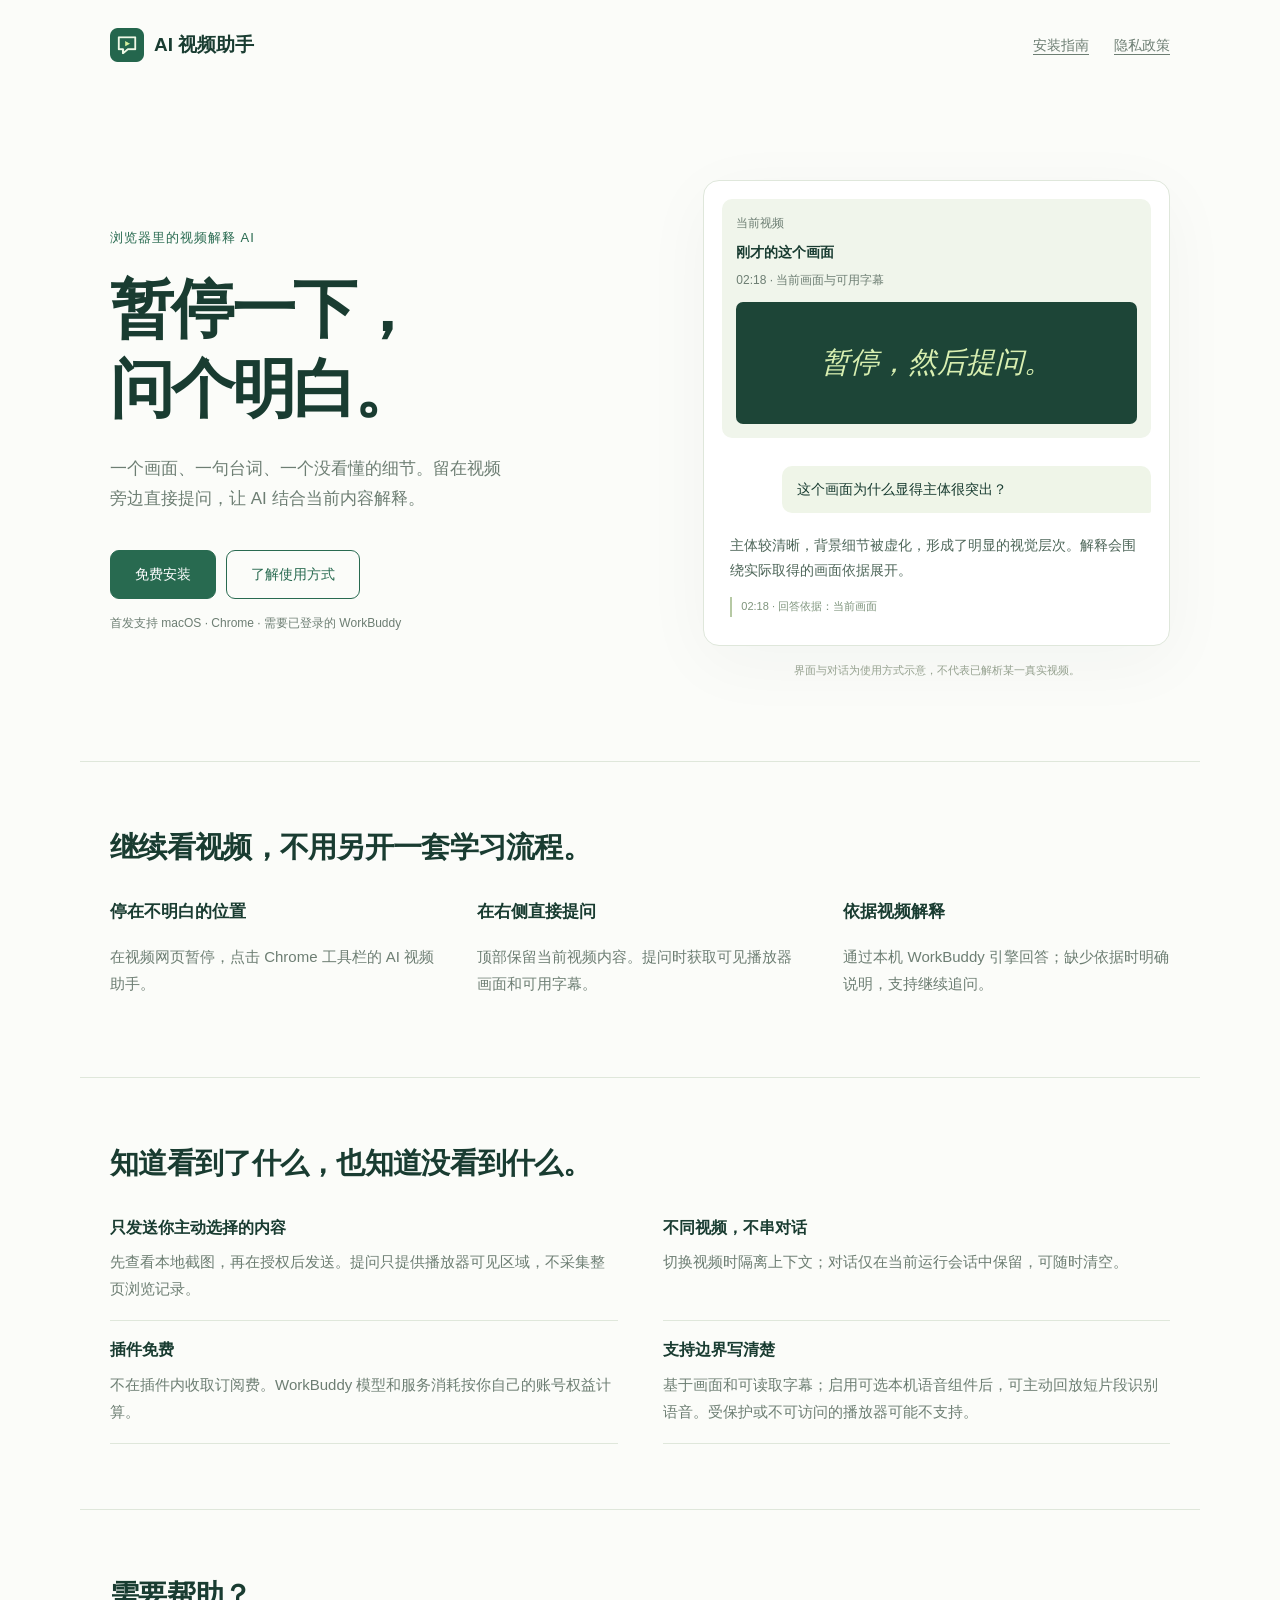
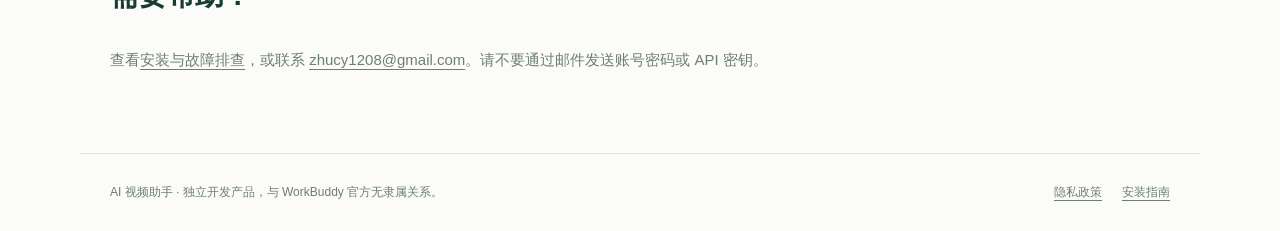
==== index.html @ a10226a2 "Publish product website, privacy policy and free macOS package" ====
<!doctype html><html lang="zh-CN"><head><meta charset="utf-8"><meta name="viewport" content="width=device-width,initial-scale=1"><meta name="description" content="暂停视频，在浏览器右侧栏直接提问。AI 视频助手结合当前画面与可用字幕，由 WorkBuddy 提供解释。插件免费。"><title>AI 视频助手 · 暂停一下，问个明白</title><link rel="stylesheet" href="style.css"><link rel="icon" href="icon128.png"></head><body>
<nav><a class="brand" href="./"><img src="icon128.png" alt="">AI 视频助手</a><div class="links"><a href="install.html">安装指南</a><a href="privacy.html">隐私政策</a></div></nav>
<main><section class="hero"><div><div class="eyebrow">浏览器里的视频解释 AI</div><h1>暂停一下，<br>问个明白。</h1><p>一个画面、一句台词、一个没看懂的细节。留在视频旁边直接提问，让 AI 结合当前内容解释。</p><a class="button" href="install.html">免费安装</a><a class="button secondary" href="#how">了解使用方式</a><span class="small">首发支持 macOS · Chrome · 需要已登录的 WorkBuddy</span></div><div><div class="preview" aria-label="产品使用方式示意"><div class="context">当前视频<strong>刚才的这个画面</strong>02:18 · 当前画面与可用字幕<div class="scene">暂停，然后提问。</div></div><div class="bubble">这个画面为什么显得主体很突出？</div><div class="answer">主体较清晰，背景细节被虚化，形成了明显的视觉层次。解释会围绕实际取得的画面依据展开。<span>02:18 · 回答依据：当前画面</span></div></div><div class="caption">界面与对话为使用方式示意，不代表已解析某一真实视频。</div></div></section>
<section class="section" id="how"><h2>继续看视频，不用另开一套学习流程。</h2><div class="steps"><article><h3>停在不明白的位置</h3><p>在视频网页暂停，点击 Chrome 工具栏的 AI 视频助手。</p></article><article><h3>在右侧直接提问</h3><p>顶部保留当前视频内容。提问时获取可见播放器画面和可用字幕。</p></article><article><h3>依据视频解释</h3><p>通过本机 WorkBuddy 引擎回答；缺少依据时明确说明，支持继续追问。</p></article></div></section>
<section class="section"><h2>知道看到了什么，也知道没看到什么。</h2><div class="list"><article><h3>只发送你主动选择的内容</h3><p>先查看本地截图，再在授权后发送。提问只提供播放器可见区域，不采集整页浏览记录。</p></article><article><h3>不同视频，不串对话</h3><p>切换视频时隔离上下文；对话仅在当前运行会话中保留，可随时清空。</p></article><article><h3>插件免费</h3><p>不在插件内收取订阅费。WorkBuddy 模型和服务消耗按你自己的账号权益计算。</p></article><article><h3>支持边界写清楚</h3><p>基于画面和可读取字幕；启用可选本机语音组件后，可主动回放短片段识别语音。受保护或不可访问的播放器可能不支持。</p></article></div></section>
<section class="section"><h2>需要帮助？</h2><p>查看<a href="install.html">安装与故障排查</a>，或联系 <a href="mailto:zhucy1208@gmail.com">zhucy1208@gmail.com</a>。请不要通过邮件发送账号密码或 API 密钥。</p></section></main><footer><span>AI 视频助手 · 独立开发产品，与 WorkBuddy 官方无隶属关系。</span><div><a href="privacy.html">隐私政策</a><a href="install.html">安装指南</a></div></footer></body></html>
---- style.css ----
:root{--ink:#193c31;--green:#286a50;--soft:#f0f5eb;--muted:#6d7e73;--line:#dfe7db}*{box-sizing:border-box}html{scroll-behavior:smooth}body{margin:0;color:var(--ink);background:#fbfcf9;font:16px/1.8 -apple-system,BlinkMacSystemFont,"Segoe UI","PingFang SC",sans-serif}a{color:inherit;text-underline-offset:4px}a:focus-visible{outline:3px solid #8cb087;outline-offset:6px}nav,main,footer{max-width:1120px;margin:auto}nav{display:flex;align-items:center;justify-content:space-between;padding:28px 30px}.brand{text-decoration:none;font-size:19px;font-weight:700;display:flex;align-items:center;gap:10px}.brand img{width:34px;height:34px}nav .links{display:flex;gap:25px;font-size:14px;color:var(--muted)}.hero{padding:90px 30px 80px;display:grid;grid-template-columns:1.1fr 1fr;gap:80px;align-items:center}.eyebrow{font-size:13px;color:var(--green);letter-spacing:1px}.hero h1{font-size:clamp(42px,5vw,64px);line-height:1.25;letter-spacing:-3px;font-weight:650;margin:19px 0 25px}.hero p{color:var(--muted);max-width:400px;font-size:17px}.button{display:inline-block;padding:11px 24px;background:var(--green);border:1px solid var(--green);border-radius:9px;color:white;text-decoration:none;font-size:14px;margin-top:18px}.button.secondary{background:transparent;color:var(--green);margin-left:10px}.small{font-size:12px;color:var(--muted);display:block;margin-top:14px}.preview{background:white;border:1px solid var(--line);padding:18px;border-radius:16px;box-shadow:0 16px 70px #1a3b310a;font-size:14px}.preview .context{border-radius:10px;background:var(--soft);padding:14px;color:var(--muted);font-size:12px}.preview .context strong{display:block;color:var(--ink);font-size:14px;margin:5px 0}.scene{height:122px;display:grid;place-items:center;background:#1d4537;border-radius:7px;color:#d9efb1;font:italic 29px Georgia,serif;margin-top:10px}.bubble{background:#eff5e8;border-radius:10px 10px 2px 10px;padding:11px 15px;margin:28px 0 20px 60px}.answer{padding:0 8px 10px;color:#4e6659}.answer span{display:block;font-size:11px;color:#7e947c;border-left:2px solid #b6c9a4;margin-top:14px;padding-left:9px}.caption{font-size:11px;color:#95a18f;text-align:center;margin-top:15px}.section{padding:65px 30px;border-top:1px solid var(--line)}h2{font-size:29px;line-height:1.4;letter-spacing:-.7px;margin:0 0 30px}.steps{display:grid;grid-template-columns:repeat(3,1fr);gap:40px}.steps h3{font-size:17px;margin:0 0 9px}.steps p,.section p{color:var(--muted);font-size:15px}.list{display:grid;grid-template-columns:1fr 1fr;gap:15px 45px}.list article{padding-bottom:18px;border-bottom:1px solid var(--line)}.list article h3{font-size:16px;margin:0 0 6px}.list article p{margin:0}.prose{max-width:780px;padding:60px 30px 90px}.prose h1{font-size:38px;letter-spacing:-1px}.prose h2{font-size:22px;margin:35px 0 12px}.prose p,.prose li{color:#53695a}.note{background:var(--soft);padding:18px 22px;border-radius:9px}.prose code{font-size:13px;overflow-wrap:anywhere}footer{border-top:1px solid var(--line);padding:28px 30px;display:flex;justify-content:space-between;gap:20px;font-size:12px;color:var(--muted)}footer div{display:flex;gap:20px}@media(max-width:780px){.hero{grid-template-columns:1fr;padding-top:45px;gap:35px}.hero h1{font-size:46px}.steps,.list{grid-template-columns:1fr}.hero p{max-width:none}nav .links{gap:14px;font-size:12px}.section{padding-top:40px;padding-bottom:40px}footer{flex-direction:column}.button.secondary{margin-left:0;margin-right:10px}.brand{font-size:16px}}
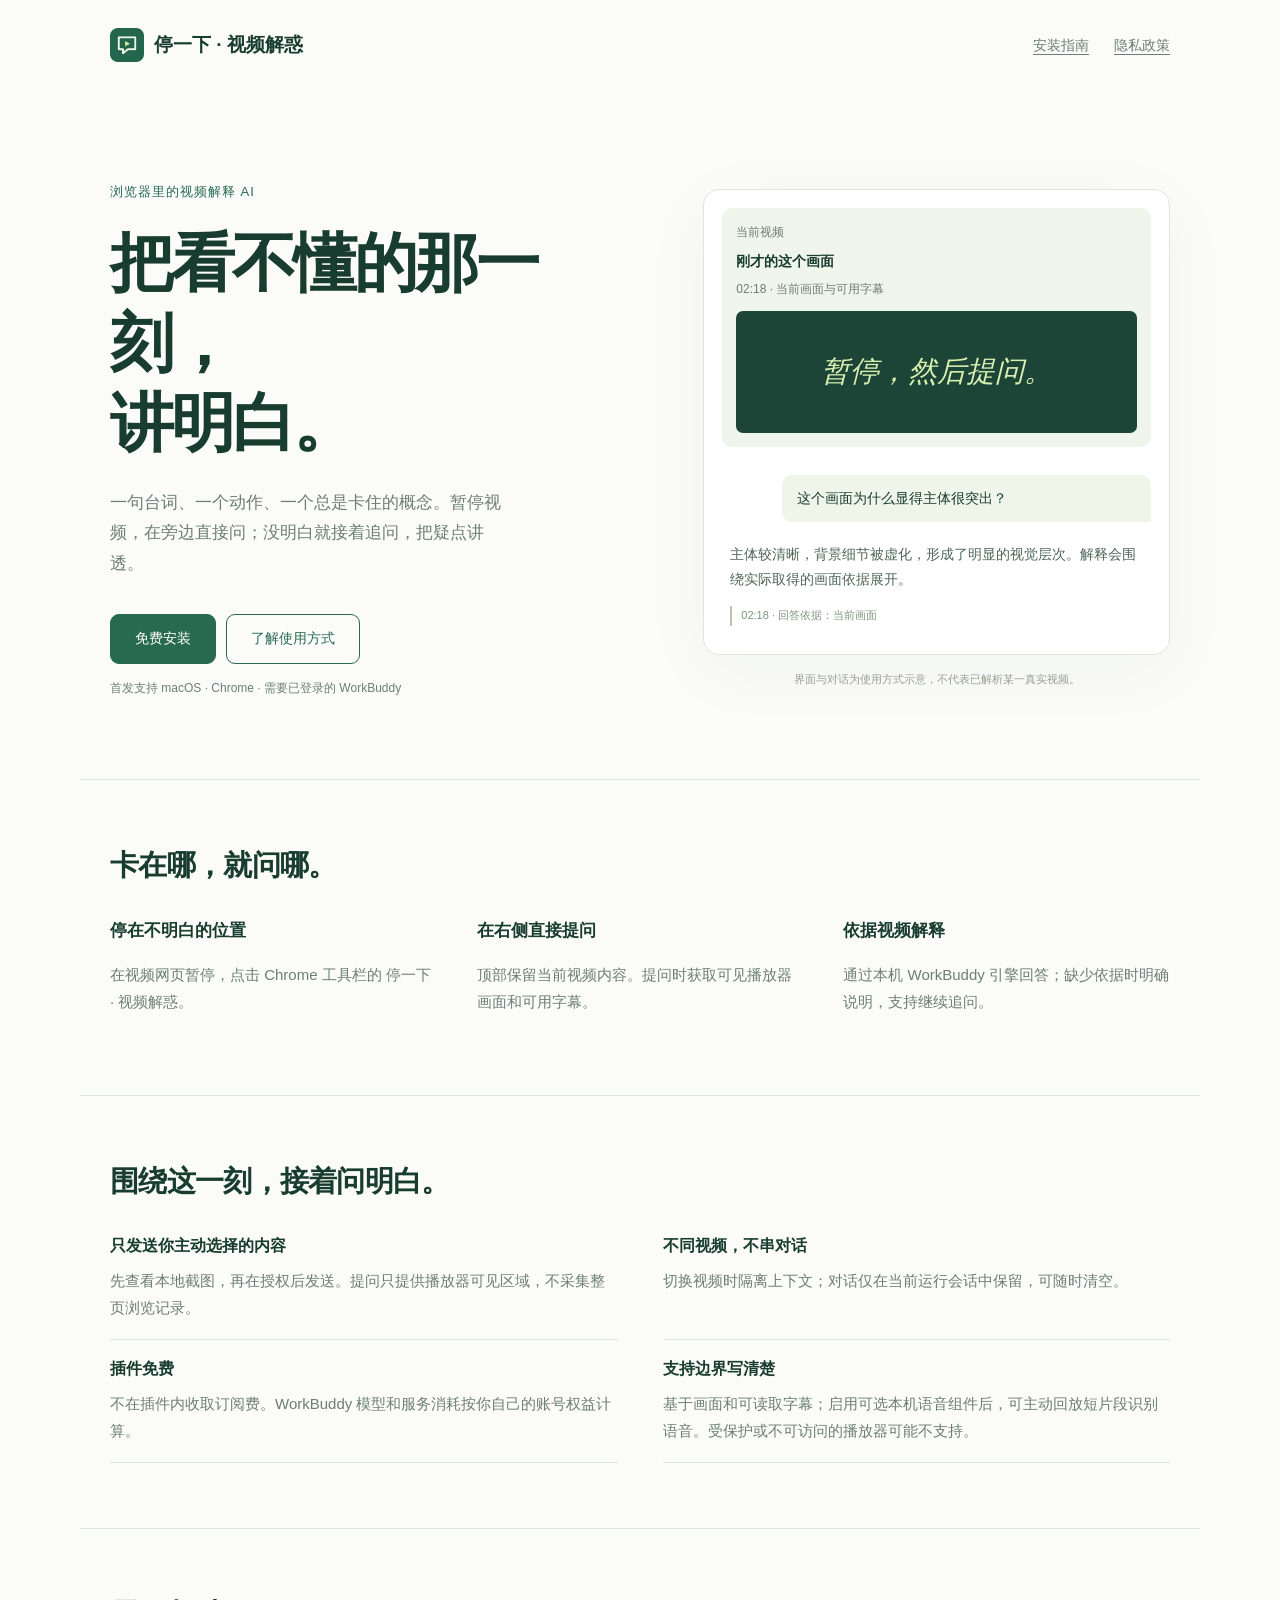
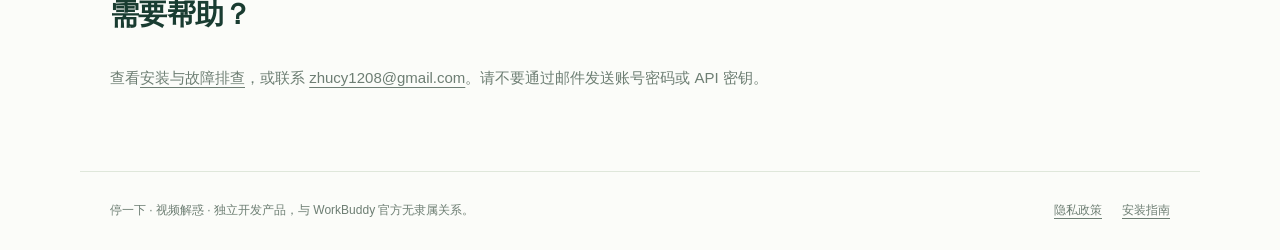
==== commit 2e58d73e: "Rename to 停一下 · 视频解惑 and clarify product benefits" ====
--- a/index.html
+++ b/index.html
@@ -1,6 +1,6 @@
-<!doctype html><html lang="zh-CN"><head><meta charset="utf-8"><meta name="viewport" content="width=device-width,initial-scale=1"><meta name="description" content="暂停视频，在浏览器右侧栏直接提问。AI 视频助手结合当前画面与可用字幕，由 WorkBuddy 提供解释。插件免费。"><title>AI 视频助手 · 暂停一下，问个明白</title><link rel="stylesheet" href="style.css"><link rel="icon" href="icon128.png"></head><body>
-<nav><a class="brand" href="./"><img src="icon128.png" alt="">AI 视频助手</a><div class="links"><a href="install.html">安装指南</a><a href="privacy.html">隐私政策</a></div></nav>
-<main><section class="hero"><div><div class="eyebrow">浏览器里的视频解释 AI</div><h1>暂停一下，<br>问个明白。</h1><p>一个画面、一句台词、一个没看懂的细节。留在视频旁边直接提问，让 AI 结合当前内容解释。</p><a class="button" href="install.html">免费安装</a><a class="button secondary" href="#how">了解使用方式</a><span class="small">首发支持 macOS · Chrome · 需要已登录的 WorkBuddy</span></div><div><div class="preview" aria-label="产品使用方式示意"><div class="context">当前视频<strong>刚才的这个画面</strong>02:18 · 当前画面与可用字幕<div class="scene">暂停，然后提问。</div></div><div class="bubble">这个画面为什么显得主体很突出？</div><div class="answer">主体较清晰，背景细节被虚化，形成了明显的视觉层次。解释会围绕实际取得的画面依据展开。<span>02:18 · 回答依据：当前画面</span></div></div><div class="caption">界面与对话为使用方式示意，不代表已解析某一真实视频。</div></div></section>
-<section class="section" id="how"><h2>继续看视频，不用另开一套学习流程。</h2><div class="steps"><article><h3>停在不明白的位置</h3><p>在视频网页暂停，点击 Chrome 工具栏的 AI 视频助手。</p></article><article><h3>在右侧直接提问</h3><p>顶部保留当前视频内容。提问时获取可见播放器画面和可用字幕。</p></article><article><h3>依据视频解释</h3><p>通过本机 WorkBuddy 引擎回答；缺少依据时明确说明，支持继续追问。</p></article></div></section>
-<section class="section"><h2>知道看到了什么，也知道没看到什么。</h2><div class="list"><article><h3>只发送你主动选择的内容</h3><p>先查看本地截图，再在授权后发送。提问只提供播放器可见区域，不采集整页浏览记录。</p></article><article><h3>不同视频，不串对话</h3><p>切换视频时隔离上下文；对话仅在当前运行会话中保留，可随时清空。</p></article><article><h3>插件免费</h3><p>不在插件内收取订阅费。WorkBuddy 模型和服务消耗按你自己的账号权益计算。</p></article><article><h3>支持边界写清楚</h3><p>基于画面和可读取字幕；启用可选本机语音组件后，可主动回放短片段识别语音。受保护或不可访问的播放器可能不支持。</p></article></div></section>
-<section class="section"><h2>需要帮助？</h2><p>查看<a href="install.html">安装与故障排查</a>，或联系 <a href="mailto:zhucy1208@gmail.com">zhucy1208@gmail.com</a>。请不要通过邮件发送账号密码或 API 密钥。</p></section></main><footer><span>AI 视频助手 · 独立开发产品，与 WorkBuddy 官方无隶属关系。</span><div><a href="privacy.html">隐私政策</a><a href="install.html">安装指南</a></div></footer></body></html>
+<!doctype html><html lang="zh-CN"><head><meta charset="utf-8"><meta name="viewport" content="width=device-width,initial-scale=1"><meta name="description" content="暂停视频，在浏览器右侧栏直接提问。停一下 · 视频解惑结合当前画面与可用字幕，由 WorkBuddy 提供解释。插件免费。"><title>停一下 · 视频解惑 · 暂停一下，问个明白</title><link rel="stylesheet" href="style.css"><link rel="icon" href="icon128.png"></head><body>
+<nav><a class="brand" href="./"><img src="icon128.png" alt="">停一下 · 视频解惑</a><div class="links"><a href="install.html">安装指南</a><a href="privacy.html">隐私政策</a></div></nav>
+<main><section class="hero"><div><div class="eyebrow">浏览器里的视频解释 AI</div><h1>把看不懂的那一刻，<br>讲明白。</h1><p>一句台词、一个动作、一个总是卡住的概念。暂停视频，在旁边直接问；没明白就接着追问，把疑点讲透。</p><a class="button" href="install.html">免费安装</a><a class="button secondary" href="#how">了解使用方式</a><span class="small">首发支持 macOS · Chrome · 需要已登录的 WorkBuddy</span></div><div><div class="preview" aria-label="产品使用方式示意"><div class="context">当前视频<strong>刚才的这个画面</strong>02:18 · 当前画面与可用字幕<div class="scene">暂停，然后提问。</div></div><div class="bubble">这个画面为什么显得主体很突出？</div><div class="answer">主体较清晰，背景细节被虚化，形成了明显的视觉层次。解释会围绕实际取得的画面依据展开。<span>02:18 · 回答依据：当前画面</span></div></div><div class="caption">界面与对话为使用方式示意，不代表已解析某一真实视频。</div></div></section>
+<section class="section" id="how"><h2>卡在哪，就问哪。</h2><div class="steps"><article><h3>停在不明白的位置</h3><p>在视频网页暂停，点击 Chrome 工具栏的 停一下 · 视频解惑。</p></article><article><h3>在右侧直接提问</h3><p>顶部保留当前视频内容。提问时获取可见播放器画面和可用字幕。</p></article><article><h3>依据视频解释</h3><p>通过本机 WorkBuddy 引擎回答；缺少依据时明确说明，支持继续追问。</p></article></div></section>
+<section class="section"><h2>围绕这一刻，接着问明白。</h2><div class="list"><article><h3>只发送你主动选择的内容</h3><p>先查看本地截图，再在授权后发送。提问只提供播放器可见区域，不采集整页浏览记录。</p></article><article><h3>不同视频，不串对话</h3><p>切换视频时隔离上下文；对话仅在当前运行会话中保留，可随时清空。</p></article><article><h3>插件免费</h3><p>不在插件内收取订阅费。WorkBuddy 模型和服务消耗按你自己的账号权益计算。</p></article><article><h3>支持边界写清楚</h3><p>基于画面和可读取字幕；启用可选本机语音组件后，可主动回放短片段识别语音。受保护或不可访问的播放器可能不支持。</p></article></div></section>
+<section class="section"><h2>需要帮助？</h2><p>查看<a href="install.html">安装与故障排查</a>，或联系 <a href="mailto:zhucy1208@gmail.com">zhucy1208@gmail.com</a>。请不要通过邮件发送账号密码或 API 密钥。</p></section></main><footer><span>停一下 · 视频解惑 · 独立开发产品，与 WorkBuddy 官方无隶属关系。</span><div><a href="privacy.html">隐私政策</a><a href="install.html">安装指南</a></div></footer></body></html>
